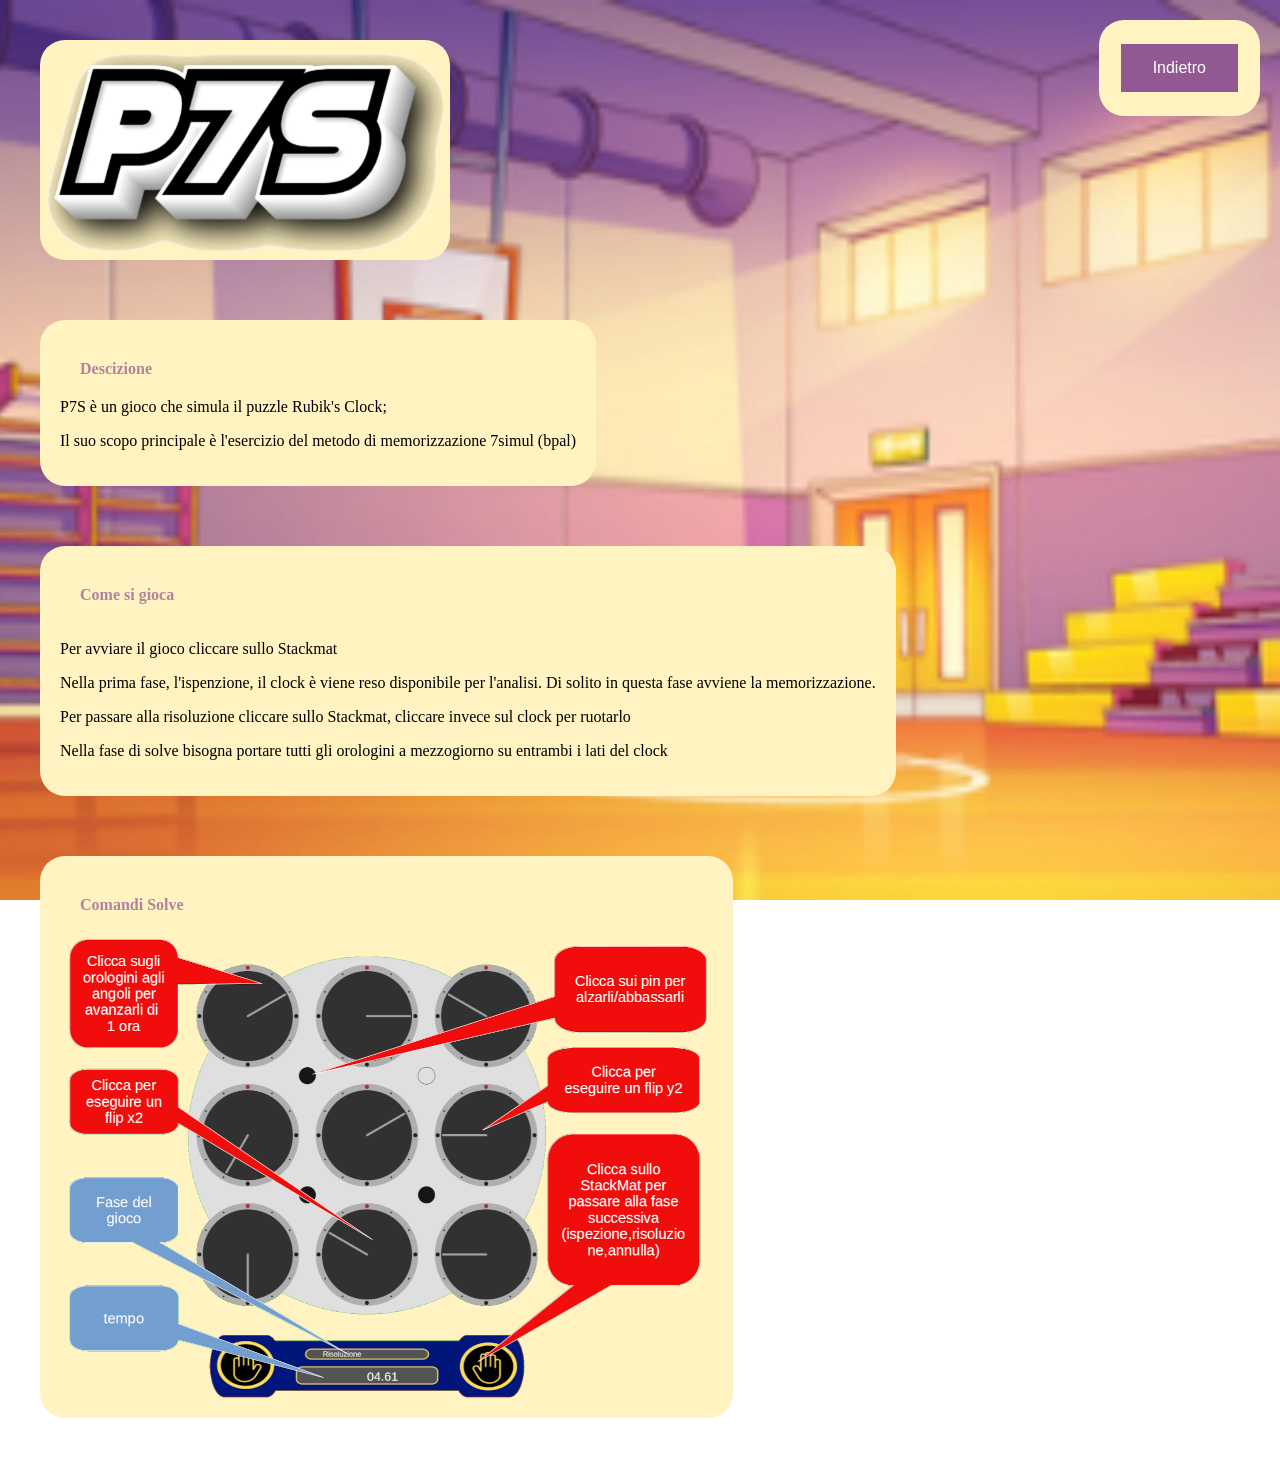
==== site/help.html @ 0dd86fa8 "rempostato come gioco" ====
<html>
    <head>
        <link rel="stylesheet" href="style.css" />
        <script>

            function back() {
                location="index.html";
            }
 
        </script>
    </head>
    <body onLoad="init()">

        <div class="title">
            <img src="title.png" width="400px"/>
        </div>

			
        <div class="buttonBar" style="position: fixed;top: 20px;right: 20px;">
            <input type="button" onClick="back();" value="Indietro"/>				
        </div>        
        
        <div class="panel" style="margin-top: 60px">
            <div class="panel_title">Descizione</div>
            P7S &egrave; un gioco che simula il puzzle Rubik's Clock;
            <p>
            Il suo scopo principale &egrave; l'esercizio del metodo di memorizzazione 7simul (bpal)
            </p>
        </div>

        <div class="panel" style="margin-top: 60px">
            <div class="panel_title">Come si gioca</div>
            <p>Per avviare il gioco cliccare sullo Stackmat</p>
            <p>Nella prima fase, l'ispenzione, il clock &egrave; viene reso disponibile per l'analisi. Di solito in questa fase avviene la memorizzazione.</p>
            <p>Per passare alla risoluzione cliccare sullo Stackmat, cliccare invece sul clock per ruotarlo</p>
            <p>Nella fase di solve bisogna portare tutti gli orologini a mezzogiorno su entrambi i lati del clock</p>
        </div>

        <div class="panel" style="margin-top: 60px">
            <div class="panel_title">Comandi Solve</div>
            <img src="comandi.png"/>
        </div>        
    </body>
</html>
---- site/style.css ----
body {
  			background-image: url('background.jpeg');
  			background-repeat: no-repeat;
  			background-attachment: fixed;
  			background-size: 100% 100%;
			margin: 40px;
		}

		canvas {
			display: block;
		}

        td.head {
            padding: 20px;
            background-color: #925892b9;
            color:white;
        }

        td.row {
            padding: 20px;
            background-color: white;
        }

        td.row_alt {
            padding: 20px;
            background-color: #c3c3c3;
        }


		input[type=button] {
			background-color: #925892;
			border: none;
			color: white;
			padding: 15px 32px;
			text-align: center;
			text-decoration: none;
			display: inline-block;
			font-size: 16px;
			margin: 4px 2px;
			cursor: pointer;
		}

		input[type=button].red  {
			background-color: darkred;
			border: none;
			color: white;
		}


		input[type=button].green  {
			background-color: darkgreen;
			border: none;
			color: white;
		}		

		input[type=button].white  {
			background-color: white;
			border: none;
			color: #925892;
		}		

		input.inputClock {
			width: 100%; 
			height: 100%; 
			text-align: center; 
			border-radius: 5px; 
			border: 1px solid #999; 
			font-size: 1.1rem; 
		}

		input[type=checkbox] {width:30px; height:30px;}


		.buttonBar {
			border-radius: 25px;
			padding: 20px;
			background-color: #fff3c1;
			vertical-align: middle;
		}

		.solution {
			border-radius: 25px;
			padding: 20px;
			background-color: green;
			font-size:  40;
			color: white;
			margin-top: 20px;			
			margin-bottom: 20px;			
			width: fit-content;
		}

        .clockInputs {
			border-radius: 25px;
			padding: 20px;
			background-color: #fff3c1;
			display: flex; 
			gap: 20px;
			width: fit-content;
			margin-top: 20px;			
			margin-bottom: 20px;			
			display: none;
		}

		.settings {

			display: none;
			margin-top: 20px;			
			margin-bottom: 20px;			
		}

        .panel {
			border-radius: 25px;
			padding: 20px;
			background-color: #fff3c1;
			vertical-align: middle;
			width: fit-content;
        }

		.title {
			border-radius: 25px;
			padding: 5px;
			background-color: #fff3c1;
			width: fit-content;	
            /*	
			position: fixed;
    		top: 20px;
    		left: 20px;			
            */
		}

		.clocks {
			margin-top: 20px;			
			margin-bottom: 20px;			
		 	display: flex; 
			width: fit-content;
		}

        .panel_title {
            font-size: 16px;
			font-weight: bold;
			padding: 20px;
			color: #925892b9;
        }
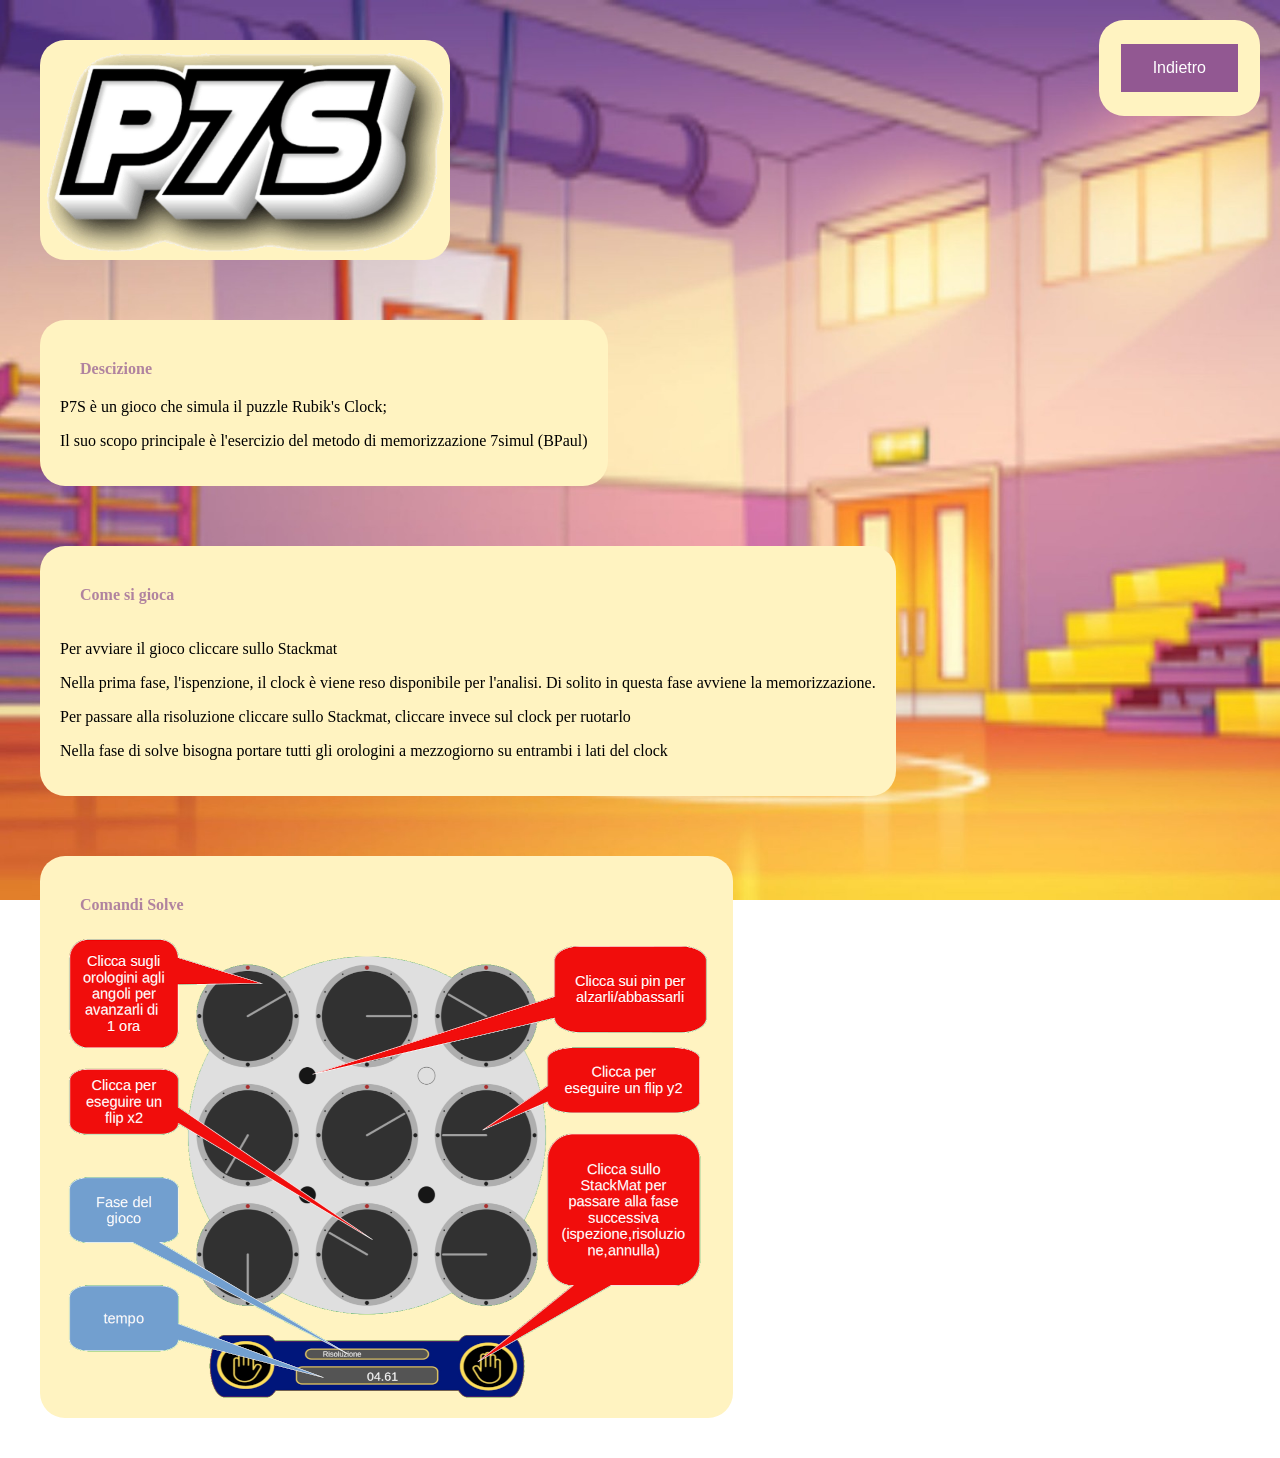
==== commit b733ee0e: "some fixes" ====
--- a/site/help.html
+++ b/site/help.html
@@ -24,7 +24,7 @@
             <div class="panel_title">Descizione</div>
             P7S &egrave; un gioco che simula il puzzle Rubik's Clock;
             <p>
-            Il suo scopo principale &egrave; l'esercizio del metodo di memorizzazione 7simul (bpal)
+            Il suo scopo principale &egrave; l'esercizio del metodo di memorizzazione 7simul (BPaul)
             </p>
         </div>
 
--- a/site/style.css
+++ b/site/style.css
@@ -102,10 +102,9 @@
 		}
 
 		.settings {
-
 			display: none;
 			margin-top: 20px;			
-			margin-bottom: 20px;			
+			margin-bottom: 20px;		
 		}
 
         .panel {
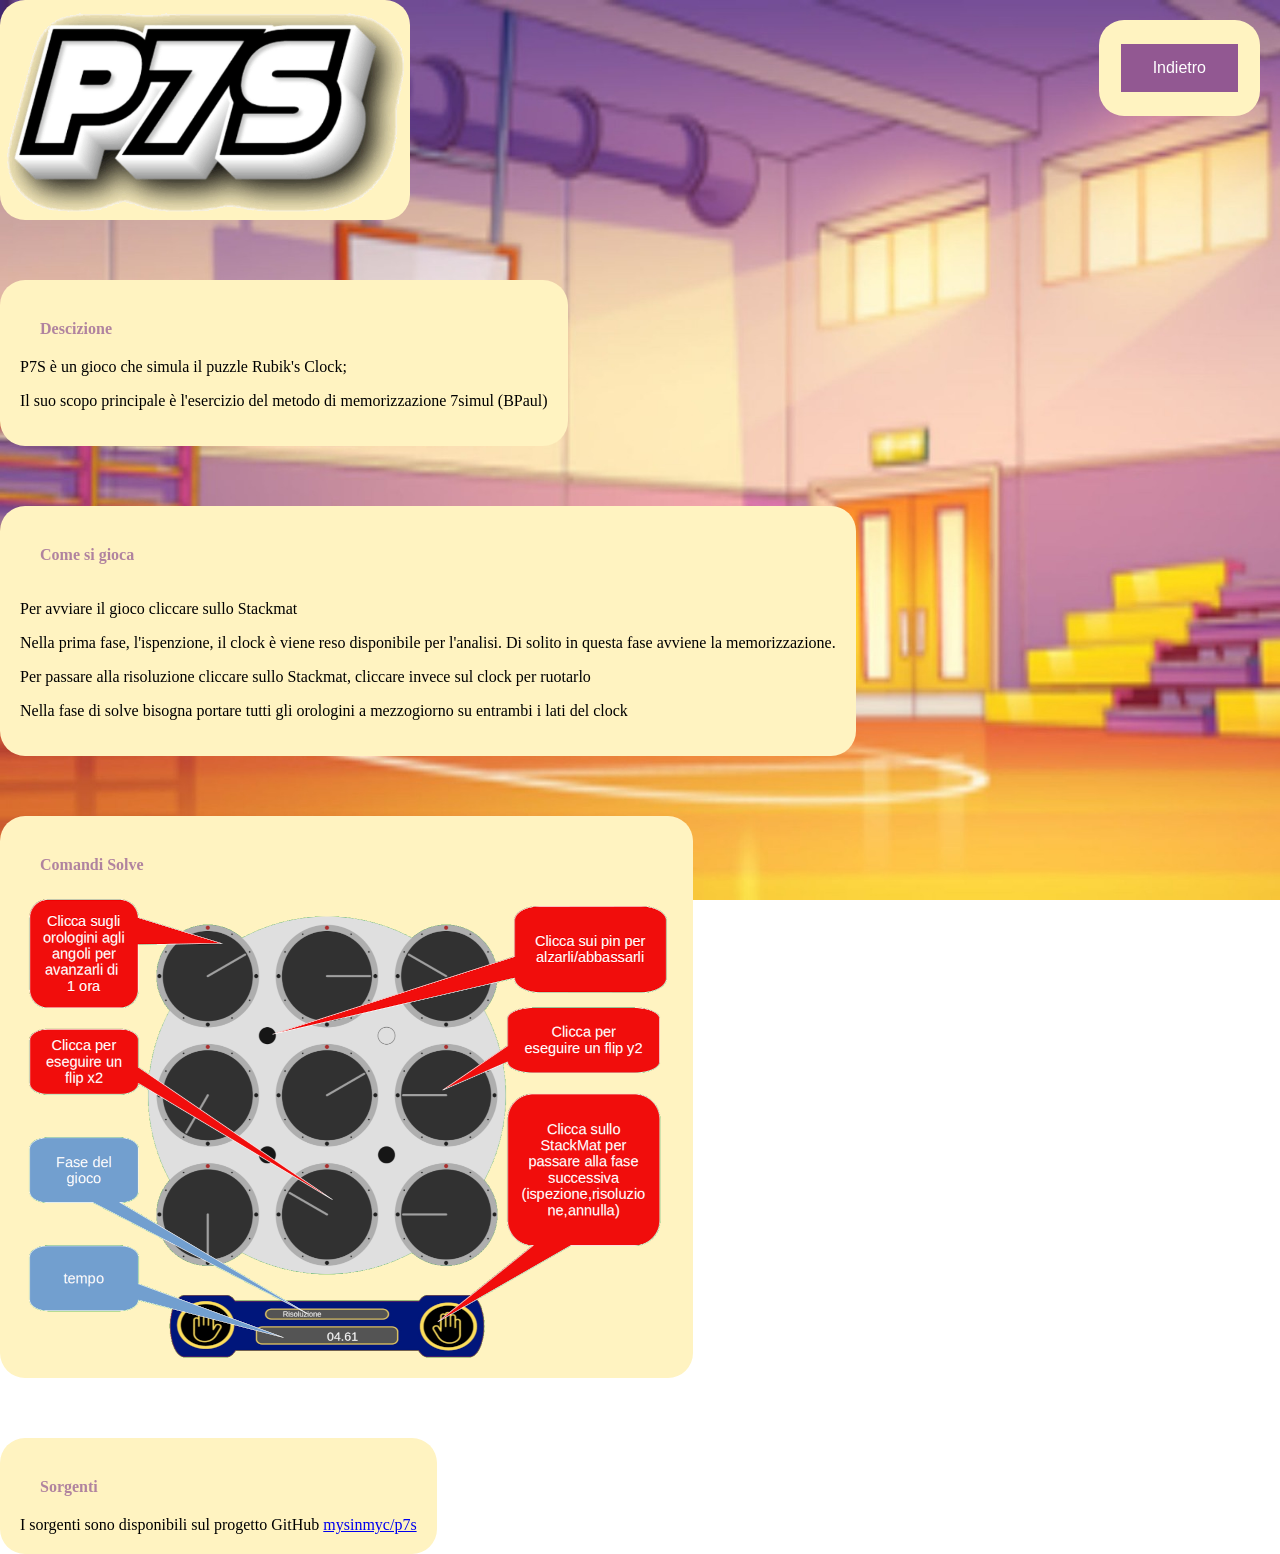
==== commit f5688ba4: "wip" ====
--- a/site/help.html
+++ b/site/help.html
@@ -40,5 +40,11 @@
             <div class="panel_title">Comandi Solve</div>
             <img src="comandi.png"/>
         </div>        
+
+
+        <div class="panel" style="margin-top: 60px">
+            <div class="panel_title">Sorgenti</div>
+            I sorgenti sono disponibili sul progetto GitHub <a href="https://github.com/mysinmyc/p7s">mysinmyc/p7s</a>
+        </div>
     </body>
 </html>
--- a/site/style.css
+++ b/site/style.css
@@ -3,11 +3,16 @@
   			background-repeat: no-repeat;
   			background-attachment: fixed;
   			background-size: 100% 100%;
-			margin: 40px;
+			margin: 0px;
 		}
 
 		canvas {
 			display: block;
+			touch-action: manipulation;
+			/*
+			
+			user-select: none;
+			*/
 		}
 
         td.head {
@@ -78,7 +83,7 @@
 			vertical-align: middle;
 		}
 
-		.solution {
+		.solution_panel {
 			border-radius: 25px;
 			padding: 20px;
 			background-color: green;
@@ -87,24 +92,28 @@
 			margin-top: 20px;			
 			margin-bottom: 20px;			
 			width: fit-content;
+			position: fixed;
+			top:40%;
+			right:20px;
 		}
 
         .clockInputs {
 			border-radius: 25px;
 			padding: 20px;
 			background-color: #fff3c1;
-			display: flex; 
 			gap: 20px;
 			width: fit-content;
-			margin-top: 20px;			
-			margin-bottom: 20px;			
 			display: none;
+			margin:auto;
 		}
 
-		.settings {
+		.settings_panel {
 			display: none;
 			margin-top: 20px;			
-			margin-bottom: 20px;		
+			margin-bottom: 20px;	
+			position: fixed; 
+			top: 120px;
+			right: 20px;
 		}
 
         .panel {
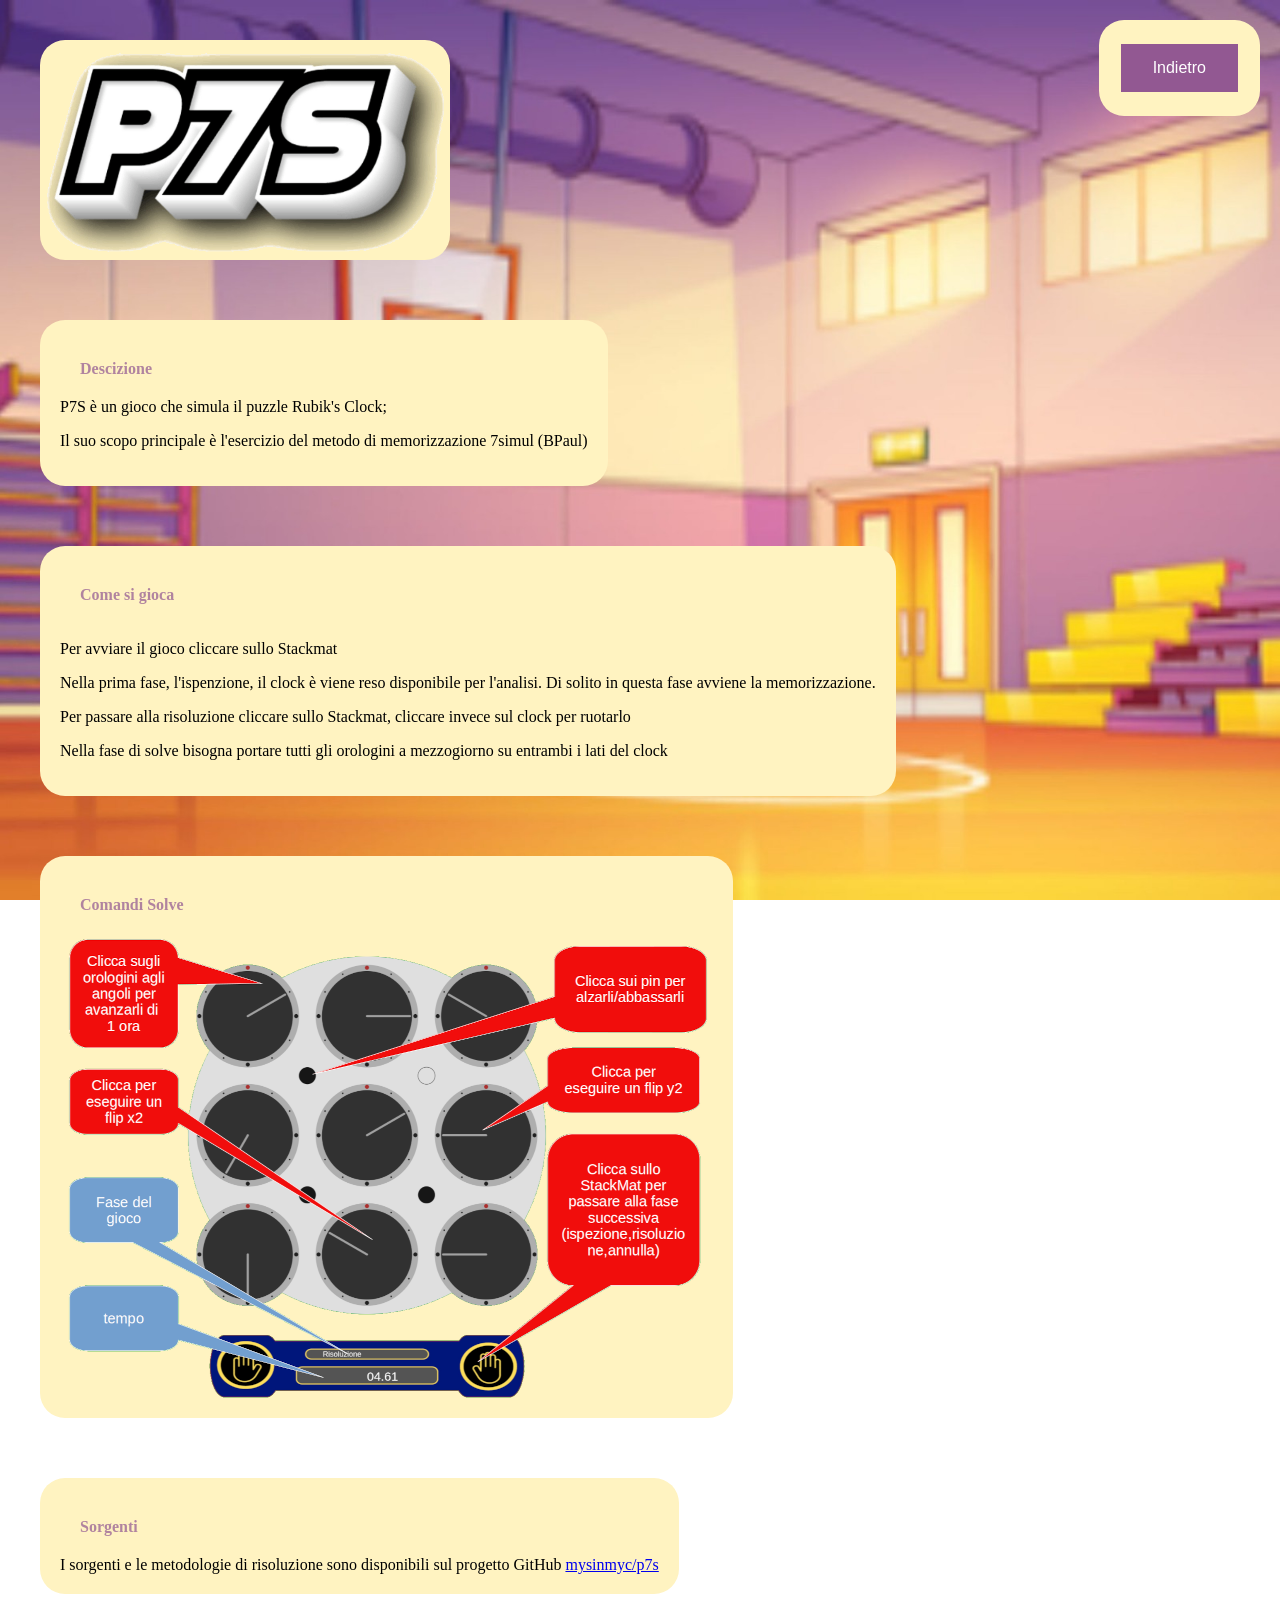
==== commit 02e6fd26: "wip" ====
--- a/site/help.html
+++ b/site/help.html
@@ -9,7 +9,7 @@
  
         </script>
     </head>
-    <body onLoad="init()">
+    <body style="margin: 40px;">
 
         <div class="title">
             <img src="title.png" width="400px"/>
@@ -44,7 +44,7 @@
 
         <div class="panel" style="margin-top: 60px">
             <div class="panel_title">Sorgenti</div>
-            I sorgenti sono disponibili sul progetto GitHub <a href="https://github.com/mysinmyc/p7s">mysinmyc/p7s</a>
+            I sorgenti e le metodologie di risoluzione sono disponibili sul progetto GitHub <a href="https://github.com/mysinmyc/p7s">mysinmyc/p7s</a>
         </div>
     </body>
 </html>
